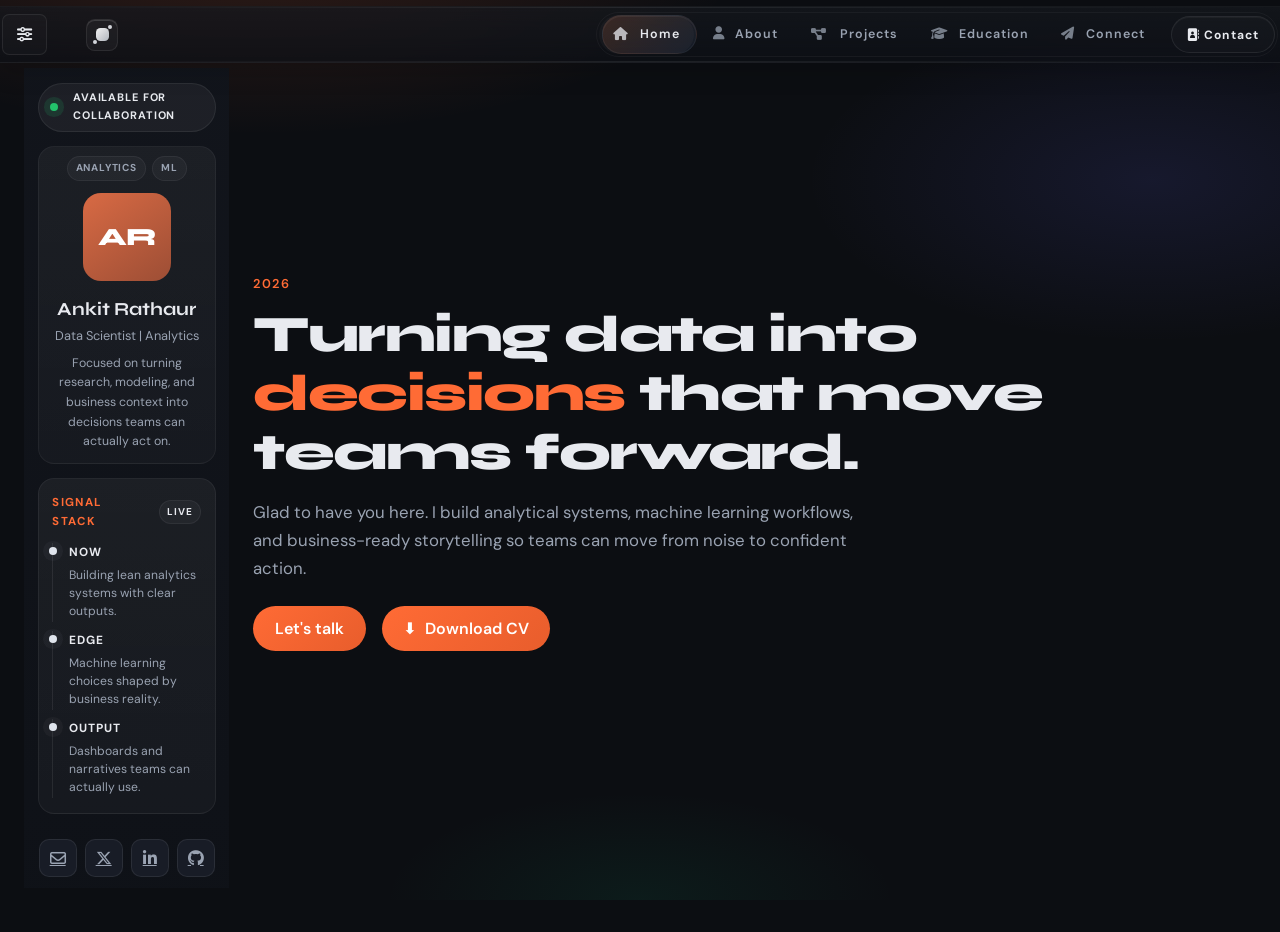
==== index.html @ c903b633 "Update UI" ====
<!DOCTYPE html>
<html lang="en">
<head>
    <meta charset="UTF-8">
    <meta name="viewport" content="width=device-width, initial-scale=1.0">
    <title>My Home</title>
    <meta name="description" content="Portfolio of Ankit Rathaur - Data Scientist focused on analytics, ML, and visualization.">

    <link href="https://cdn.jsdelivr.net/npm/bootstrap@5.3.3/dist/css/bootstrap.min.css" rel="stylesheet" crossorigin="anonymous">
    <link href="https://unpkg.com/boxicons@2.1.4/css/boxicons.min.css" rel="stylesheet">
    <link rel="stylesheet" href="https://cdnjs.cloudflare.com/ajax/libs/font-awesome/6.5.1/css/all.min.css" crossorigin="anonymous">
    <link rel="preconnect" href="https://fonts.googleapis.com">
    <link rel="preconnect" href="https://fonts.gstatic.com" crossorigin>
    <link href="https://fonts.googleapis.com/css2?family=DM+Sans:ital,opsz,wght@0,9..40,400;0,9..40,500;0,9..40,600;0,9..40,700;1,9..40,400&family=Syne:wght@600;700;800&display=swap" rel="stylesheet">
    <link href="https://unpkg.com/aos@2.3.1/dist/aos.css" rel="stylesheet">
    <link rel="stylesheet" href="css/index.css">
</head>
<!-- BODY STRUCTURE -->
<body class="home-page">
    <div class="mesh-bg" aria-hidden="true"></div>
    <div class="scroll-progress-wrap" aria-hidden="true">
        <div id="scrollProgress" class="scroll-progress" role="progressbar" aria-valuemin="0" aria-valuemax="100" aria-valuenow="0" aria-label="Page scroll progress"></div>
    </div>

    <nav class="navbar navbar-expand-lg navbar-dark site-navbar fixed-top">
        <div class="container">
            <button class="sidebar-toggle-btn d-none d-lg-inline-flex" type="button" id="sidebarToggle" aria-controls="homeSidebar" aria-expanded="true" aria-label="Close sidebar">
                <i class="fa-solid fa-sliders" aria-hidden="true"></i>
                <span class="visually-hidden">Toggle sidebar</span>
            </button>
            <a class="navbar-brand" href="#home-content" aria-label="Ankit Rathaur home">
                <span class="brand-mark" aria-hidden="true">
                    <span class="brand-mark__core"></span>
                    <span class="brand-mark__node brand-mark__node--one"></span>
                    <span class="brand-mark__node brand-mark__node--two"></span>
                </span>
                <!-- <span class="brand-copy">
                    <strong>AR</strong>
                    <small>Data Lab</small>
                </span> -->
            </a>
            <button class="navbar-toggler" type="button" data-bs-toggle="collapse" data-bs-target="#mainNav" aria-controls="mainNav" aria-expanded="false" aria-label="Toggle navigation">
                <span class="navbar-toggler-icon"></span>
            </button>
            <div class="collapse navbar-collapse" id="mainNav">
                <ul class="navbar-nav ms-auto align-items-lg-center gap-lg-1">
                    <li class="nav-item">
                        <a class="nav-link active" href="#home-content"><i class="fa-solid fa-house"></i> Home</a>
                    </li>
                    <li class="nav-item">
                        <a class="nav-link" href="#about-1"><i class="fa-solid fa-user"></i> About</a>
                    </li>
                    <li class="nav-item">
                        <a class="nav-link nav-link-projects" href="html/projects.html"><i class="fa-solid fa-diagram-project"></i> Projects</a>
                    </li>
                    <li class="nav-item">
                        <a class="nav-link" href="#education-pg"><i class="fa-solid fa-graduation-cap"></i> Education</a>
                    </li>
                    <li class="nav-item">
                        <a class="nav-link" href="#contact-form-id"><i class="fa-solid fa-paper-plane"></i> Connect</a>
                    </li>
                    <li class="nav-item ms-lg-2">
                        <a class="btn btn-nav-cta" href="html/contact-us.html"><i class="fa-solid fa-address-book"></i> Contact</a>
                    </li>
                </ul>
            </div>
        </div>
    </nav>

    <div class="container-fluid px-3 px-lg-4 page-shell">
        <div class="row g-4 g-lg-5">
            <aside class="col-lg-3 col-xl-2 d-none d-lg-block sidebar-column" id="homeSidebar" data-aos="fade-right" data-aos-duration="600">
                <div class="profile-card sticky-lg-top">
                    <div class="profile-card-top">
                        <!-- SIDEBAR PART 0 -->
                        <span class="profile-status-badge">Available for collaboration</span>
                        <!-- SIDEBAR PART 1 -->
                        <div class="profile-avatar-wrap">
                            <div class="profile-avatar-meta">
                                <span class="profile-avatar-tag">Analytics</span>
                                <span class="profile-avatar-tag">ML</span>
                            </div>
                            <div class="profile-avatar" role="img" aria-label="Ankit Rathaur initials">AR</div>
                            <div class="profile-name">Ankit Rathaur</div>
                            <p class="profile-role">Data Scientist | Analytics</p>
                            <p class="profile-summary">Focused on turning research, modeling, and business context into decisions teams can actually act on.</p>
                        </div>
                        <!-- SIDEBAR PART 2 -->
                        <div class="profile-focus-panel" aria-label="Current focus">
                            <div class="profile-focus-head">
                                <span class="profile-focus-label">Signal stack</span>
                                <span class="profile-focus-chip">Live</span>
                            </div>
                            <div class="profile-focus-stream">
                                <div class="profile-focus-item">
                                    <strong>Now</strong>
                                    <span>Building lean analytics systems with clear outputs.</span>
                                </div>
                                <div class="profile-focus-item">
                                    <strong>Edge</strong>
                                    <span>Machine learning choices shaped by business reality.</span>
                                </div>
                                <div class="profile-focus-item">
                                    <strong>Output</strong>
                                    <span>Dashboards and narratives teams can actually use.</span>
                                </div>
                            </div>
                        </div>
                    </div>
                    <!-- SIDEBAR MEDIA LINKS -->
                    <div class="social-row">
                        <a href="mailto:ankitrathaur.du.or.26@gmail.com" aria-label="Email contact"><i class="fa-regular fa-envelope"></i></a>
                        <a href="https://x.com/_Ankit_Rathaur" target="_blank" rel="noopener noreferrer" aria-label="X"><i class="fa-brands fa-x-twitter"></i></a>
                        <a href="https://www.linkedin.com/in/ankit-rathaur/" target="_blank" rel="noopener noreferrer" aria-label="LinkedIn"><i class="fa-brands fa-linkedin-in"></i></a>
                        <a href="https://github.com/t-Ankit-Rathaur?tab=repositories" target="_blank" rel="noopener noreferrer" aria-label="GitHub"><i class="fa-brands fa-github"></i></a>
                    </div>
                </div>
            </aside>

            <main class="col-lg-9 col-xl-10" id="main-content">
                <!-- ADDING BACKGROUND VIDEO -->
                <!-- <video autoplay muted loop playsinline class="bg-video">
                    <source src="..\assets\videos\5158727-hd_1920_1080_30fps.mp4" type="video/mp4">
                    Your browser does not support the video tag.
                </video>
                <div class="content">
                    <h1>Your Content Here</h1>
                    <p>This sits above the video</p>
                </div> -->

                <div class="d-lg-none mb-4" data-aos="fade-up">
                    <div class="profile-card">
                        <div class="d-flex align-items-center gap-3 p-3">
                            <div class="profile-avatar mb-0" style="width:72px;height:72px;font-size:1.35rem;border-radius:16px;">AR</div>
                            <div class="flex-grow-1">
                                <div class="profile-name mb-0" style="margin-top:0;">Ankit Rathaur</div>
                                <p class="profile-role mb-2">Aspiring Data Scientist</p>
                            </div>
                        </div>
                    </div>
                </div>

                <section class="hero-section" id="home-content">
                    <div class="row align-items-center">
                        <div class="col-lg-10" data-aos="fade-up" data-aos-delay="50">
                            <p class="hero-kicker">2026</p>
                            <h1 class="hero-title">
                                Turning data into <span class="text-accent">decisions</span> that move teams forward.
                            </h1>
                            <p class="hero-lead">
                                Glad to have you here. I build analytical systems, machine learning workflows, and business-ready storytelling so teams can move from noise to confident action.
                            </p>
                            <div style="display:flex;">
                                <!-- Let's talk Button -->
                                <div class="hero-actions d-flex flex-wrap gap-3">
                                <a class="btn btn-primary-custom" href="#contact-form-id">Let's talk</a>
                                </div>
                                <!-- Download CV button -->
                                <div class="hero-actions d-flex flex-wrap gap-3" style="margin-left: 1rem;">
                                <a class="btn btn-primary-custom" href="##..\assets\pdfs\jqiudiqwd452.pdf"><span style="margin-right: 0.5rem;">⬇</span>Download CV</a>
                                </div>
                            </div>                          
                            
                        </div>
                    </div>                
                </section>

                <section class="intro-section border-top border-secondary border-opacity-25" data-aos="fade-up">
                    <div class="row">
                        <div class="col-12">
                            <div class="intro-panel">
                                <div class="row g-4 g-xl-5 align-items-start">
                                    <div class="col-lg-5 col-xl-4">
                                        <div class="intro-heading-block">
                                            <p class="intro-kicker">What I bring</p>
                                            <h2 class="intro-title">Analytical depth with structure leaders can trust.</h2>
                                            <p class="intro-subcopy">A compact view of how I approach data work, communicate findings, and make analysis useful beyond the dashboard.</p>
                                        </div>
                                    </div>
                                    <div class="col-lg-7 col-xl-5">
                                        <p class="intro-copy mb-0">
                                            I am a Data Scientist focused on transforming complex information into decisions leaders can actually use.
                                            My work blends <strong class="text-light">statistical modeling, machine learning, experimentation, and storytelling</strong>
                                            so the output is not just analysis, but direction. Across <em>finance, healthcare, and marketing</em>, I use
                                            <strong class="text-light">Python, R, SQL, and Tableau</strong> to move teams from ambiguity toward action.
                                        </p>
                                    </div>
                                    <div class="col-xl-3">
                                        <div class="intro-proof-grid intro-proof-grid--stacked">
                                            <div class="intro-proof-card">
                                                <strong>Decision-first</strong>
                                                <span>Insights shaped for teams, not just notebooks.</span>
                                            </div>
                                            <div class="intro-proof-card">
                                                <strong>End-to-end</strong>
                                                <span>From raw data and models to communication and next steps.</span>
                                            </div>
                                            <div class="intro-proof-card">
                                                <strong>Business-aware</strong>
                                                <span>Methods chosen for clarity, speed, and practical adoption.</span>
                                            </div>
                                        </div>
                                    </div>
                                </div>
                            </div>
                        </div>
                    </div>
                </section>

                <section class="education-section border-top border-secondary border-opacity-25" id="education-pg">
                    <div class="education-shell">
                        <div class="section-head education-head" data-aos="fade-up">
                            <p class="about-kicker mb-2">Education</p>
                            <h2>Built on mathematics, sharpened by <span class="text-accent">operations research</span>.</h2>
                            <p>Each step strengthened the way I model uncertainty, structure analysis, and communicate outcomes with clarity.</p>
                        </div>
                        <div class="education-atlas" id="educationRoadmap" data-aos="fade-up" data-aos-delay="80">
                            <div class="education-atlas__hero" data-education-reveal>
                                <div class="education-atlas__copy">
                                    <span class="education-kicker">Academic profile</span>
                                    <strong>Quantitative rigor with a practical decision-making lens.</strong>
                                    <p>My academic path combines mathematical foundations, operations research, and applied analytics. The result is a workflow that stays structured, interpretable, and useful in real settings.</p>
                                </div>
                                <!-- <div class="education-atlas__stats" aria-label="Education highlights">
                                    <div class="education-stat">
                                        <span class="education-stat__value">2020+</span>
                                        <span class="education-stat__label">Focused journey</span>
                                    </div>
                                    <div class="education-stat">
                                        <span class="education-stat__value">8.42</span>
                                        <span class="education-stat__label">CGPA</span>
                                    </div>
                                    <div class="education-stat">
                                        <span class="education-stat__value">Math + OR</span>
                                        <span class="education-stat__label">Core strengths</span>
                                    </div>
                                </div> -->
                            </div>

                            <div class="education-grid">
                                <article class="education-card education-card--featured" data-education-reveal>
                                    <div class="education-card__rail"></div>
                                    <div class="education-card__topline">
                                        <span class="education-card__index">01</span>
                                        <span class="education-card__status">Current</span>
                                    </div>
                                    <p class="education-card__duration">July 2024 - May 2026</p>
                                    <h3>Master of Operational Research</h3>
                                    <p class="education-card__institution">University of Delhi, New Delhi</p>
                                    <p class="education-card__meta">Department of Operational Research</p>
                                    <p class="education-card__copy">Advanced training in optimization, statistical reasoning, and forecasting with a strong focus on turning quantitative methods into practical decisions.</p>
                                    <div class="education-card__tags">
                                        <span>Optimization</span>
                                        <span>Forecasting</span>
                                        <span>Decision Science</span>
                                    </div>
                                </article>

                                <article class="education-card education-card--support" data-education-reveal>
                                    <div class="education-card__rail"></div>
                                    <div class="education-card__topline">
                                        <span class="education-card__index">02</span>
                                        <span class="education-card__status education-card__status--muted">Foundation</span>
                                    </div>
                                    <p class="education-card__duration">Sep 2020 - Aug 2023</p>
                                    <h3>BS (Honors) Mathematics, Statistics &amp; Computer Science</h3>
                                    <p class="education-card__institution">Bundelkhand University, Jhansi</p>
                                    <p class="education-card__meta">Department of Mathematical Sciences and Applications</p>
                                    <p class="education-card__copy">Built the analytical base behind later data work by combining probability, inference, programming, and database fundamentals.</p>
                                    <div class="education-card__tags">
                                        <span>Probability</span>
                                        <span>Statistics</span>
                                        <span>Programming</span>
                                    </div>
                                </article>

                                <article class="education-card education-card--compact" data-education-reveal>
                                    <div class="education-card__rail"></div>
                                    <div class="education-card__topline">
                                        <span class="education-card__index">03</span>
                                        <span class="education-card__status education-card__status--muted">Base</span>
                                    </div>
                                    <p class="education-card__duration">Apr 2018 - Jun 2020</p>
                                    <h3>Senior Secondary Certificate</h3>
                                    <p class="education-card__institution">Gurukulam Public School, Jalaun</p>
                                    <p class="education-card__meta">Central Board of Secondary Education</p>
                                    <p class="education-card__copy">Developed disciplined quantitative habits through mathematics and science, creating the base for later analytical work.</p>
                                    <div class="education-card__tags">
                                        <span>Mathematics</span>
                                        <span>Science</span>
                                        <span>Discipline</span>
                                    </div>
                                </article>
                            </div>
                        </div>
                    </div>
                </section>

                <section class="about-section border-top border-secondary border-opacity-25" id="about-1">
                    <div class="about-panel" data-aos="fade-up">
                        <div class="row g-4 g-xl-5 align-items-stretch">
                            <div class="col-lg-5" data-aos="fade-right" data-aos-delay="50">
                                <div class="about-media">
                                    <div class="about-media__frame">
                                        <div class="about-media__glow" aria-hidden="true"></div>
                                        <img class="about-media__img" src="images/laptop_image.jpg" alt="MacBook workspace setup" loading="lazy" width="1200" height="800">
                                    </div>
                                </div>
                            </div>
                            <div class="col-lg-7 about-copy">
                                <p class="about-kicker">About</p>
                                <h2 class="about-title">Clarity in the <span class="text-accent">noise</span></h2>
                                <p class="about-lead">I combine analytical rigor with storytelling so technical depth and business context stay in the same conversation.</p>
                                <p class="about-text">
                                    I enjoy solving ambiguous problems end-to-end: framing the question, working with messy data, choosing the right model, and explaining results so they can be used instead of shelved. If you are building a data-informed product or team, I would love to contribute.
                                </p>
                                <ul class="about-highlights" aria-label="Strengths">
                                    <li>
                                        <span class="about-highlights__icon"><i class="fa-solid fa-database" aria-hidden="true"></i></span>
                                        <span><strong>Structured pipelines</strong> - reproducible cleaning, features, and validation.</span>
                                    </li>
                                    <li>
                                        <span class="about-highlights__icon"><i class="fa-solid fa-wand-magic-sparkles" aria-hidden="true"></i></span>
                                        <span><strong>Models that fit the problem</strong> - balance accuracy, speed, and interpretability.</span>
                                    </li>
                                    <li>
                                        <span class="about-highlights__icon"><i class="fa-solid fa-comments" aria-hidden="true"></i></span>
                                        <span><strong>Stakeholder-ready narratives</strong> - charts and takeaways people can act on.</span>
                                    </li>
                                </ul>
                                <div class="about-actions">
                                    <!-- <a class="btn btn-primary-custom rounded-pill px-4" href="#education-pg">Education</a> -->
                                    <a class="btn btn-outline-light-custom rounded-pill px-4" href="html/projects.html">View projects</a>
                                </div>
                            </div>
                        </div>
                    </div>
                </section>

                <section class="contact-section border-top border-secondary border-opacity-25" id="contact-form-id">
                    <div class="section-head text-center" data-aos="fade-up">
                        <h2>Let's <span class="text-accent">connect</span></h2>
                    </div>
                    <div class="contact-card" data-aos="zoom-in" data-aos-delay="50">
                        <form id="contactForm" action="#" method="post" novalidate>
                            <div class="row g-3">
                                <div class="col-md-6">
                                    <label class="form-label visually-hidden" for="fullName">Full name</label>
                                    <input class="form-control" id="fullName" name="fullName" type="text" placeholder="Full name" autocomplete="name" required>
                                </div>
                                <div class="col-md-6">
                                    <label class="form-label visually-hidden" for="email">Email</label>
                                    <input class="form-control" id="email" name="email" type="email" placeholder="Email" autocomplete="email" required>
                                </div>
                                <div class="col-md-6">
                                    <label class="form-label visually-hidden" for="phone">Contact number</label>
                                    <input class="form-control" id="phone" name="phone" type="tel" placeholder="Contact number" autocomplete="tel">
                                </div>
                                <div class="col-md-6">
                                    <label class="form-label visually-hidden" for="subject">Subject</label>
                                    <input class="form-control" id="subject" name="subject" type="text" placeholder="Subject">
                                </div>
                                <div class="col-12">
                                    <label class="form-label visually-hidden" for="message">Message</label>
                                    <textarea class="form-control" id="message" name="message" placeholder="Compose your message..." required></textarea>
                                </div>
                                <div class="col-12">
                                    <button class="btn btn-submit" type="submit">Start the conversation</button>
                                </div>
                            </div>
                        </form>
                    </div>
                </section>

                <footer class="site-footer site-footer--rich rounded-top-4" data-aos="fade-up">
                    <div class="footer-accent-line" aria-hidden="true"></div>
                    <div class="container py-4 py-lg-5">
                        <div class="row g-4 g-lg-5 footer-grid">
                            <div class="col-md-6 col-xl-4">
                                <a class="footer-brand" href="#home-content">hello-verse</a>
                                <p class="footer-tagline">Portfolio of Ankit Rathaur - data science, analytics, and thoughtful visualization for decisions that stick.</p>
                            </div>
                            <div class="col-6 col-md-3 col-xl-2">
                                <h3 class="footer-heading">On this page</h3>
                                <ul class="footer-list list-unstyled mb-0">
                                    <li><a href="#home-content">Home</a></li>
                                    <li><a href="#education-pg">Education</a></li>
                                    <li><a href="#about-1">About</a></li>
                                    <li><a href="#contact-form-id">Connect</a></li>
                                </ul>
                            </div>
                            <div class="col-6 col-md-3 col-xl-2">
                                <h3 class="footer-heading">More</h3>
                                <ul class="footer-list list-unstyled mb-0">
                                    <li><a href="html/projects.html">Projects</a></li>
                                    <li><a href="html/contact-us.html">Contact</a></li>
                                    <li><a href="html/privacy-policy.html">Privacy</a></li>
                                    <li><a href="#">FAQ</a></li>
                                </ul>
                            </div>
                            <div class="col-md-12 col-xl-4">
                                <h3 class="footer-heading">Connect</h3>
                                <div class="footer-social" role="list">
                                    <a class="footer-social-btn" role="listitem" href="https://www.instagram.com/accounts/login/?hl=en" aria-label="Instagram"><i class="bx bxl-instagram"></i></a>
                                    <a class="footer-social-btn" role="listitem" href="https://www.linkedin.com/in/ankit-rathaur/" aria-label="LinkedIn"><i class="bx bxl-linkedin"></i></a>
                                    <a class="footer-social-btn" role="listitem" href="index.html" aria-label="This site"><i class="bx bx-link"></i></a>
                                    <a class="footer-social-btn" role="listitem" href="https://github.com/t-Ankit-Rathaur?tab=repositories" aria-label="GitHub"><i class="bx bxl-github"></i></a>
                                    <a class="footer-social-btn" role="listitem" href="mailto:ankitrathaur.du.or.26@gmail.com" aria-label="Email"><i class="bx bxl-gmail"></i></a>
                                </div>
                            </div>
                        </div>
                        <div class="footer-bottom">
                            <p class="footer-copy mb-0">
                                &copy; <span id="yearSpan">2026</span> Ankit Rathaur &#8226; All rights reserved &#8226; Crafted for clarity.
                            </p>
                        </div>
                    </div>
                </footer>
            </main>
        </div>
    </div>

    <button type="button" id="backToTop" class="back-to-top" aria-label="Back to top" aria-hidden="true">
        <i class="fa-solid fa-arrow-up" aria-hidden="true"></i>
    </button>

    <div class="toast-container site-toast-container p-3">
        <div id="siteToast" class="toast site-toast toast--neutral" role="status" aria-live="polite" aria-atomic="true">
            <div class="toast-header site-toast-header">
                <strong class="me-auto toast-title">Notice</strong>
                <button type="button" class="btn-close btn-close-white" data-bs-dismiss="toast" aria-label="Close"></button>
            </div>
            <div class="toast-body toast-msg">Message</div>
        </div>
    </div>

    <script src="https://cdn.jsdelivr.net/npm/bootstrap@5.3.3/dist/js/bootstrap.bundle.min.js" crossorigin="anonymous"></script>
    <script src="https://unpkg.com/aos@2.3.1/dist/aos.js"></script>
    <script src="js/site.js" defer></script>
</body>
</html>
---- css/index.css ----
/*---------------------------------------------------
  Portfolio — custom theme (Bootstrap 5 companion)
---------------------------------------------------*/
:root {
  --bg-deep: #0c0e12;
  --bg-card: #12151c;
  --bg-elevated: #181c26;
  --text-primary: #e8eaef;
  --text-muted: #9aa3b2;
  --accent: #ff6b35;
  --accent-soft: rgba(255, 107, 53, 0.15);
  --border: rgba(255, 255, 255, 0.08);
  --radius: 1rem;
  --radius-lg: 1.25rem;
  --font-display: "Syne", system-ui, sans-serif;
  --font-body: "DM Sans", system-ui, sans-serif;
  --shadow: 0 24px 48px rgba(0, 0, 0, 0.35);
  --transition: 0.25s cubic-bezier(0.4, 0, 0.2, 1);
}

html {
  scroll-behavior: smooth;
  scroll-padding-top: var(--nav-offset, 7rem);
}

body {
  font-family: var(--font-body);
  background: var(--bg-deep);
  color: var(--text-primary);
  line-height: 1.65;
  overflow-x: hidden;
}

.page-shell {
  padding-top: var(--nav-offset, 7rem);
}

.sidebar-column {
  align-self: flex-start;
}

#home-content,
#education-pg,
#about-1,
#contact-form-id {
  scroll-margin-top: var(--nav-offset, 7rem);
}

.intro-section.border-top,
.education-section.border-top,
.about-section.border-top,
.contact-section.border-top {
  border-top: none !important;
}

.intro-section,
.education-section,
.about-section,
.contact-section {
  position: relative;
}

.education-section,
.about-section,
.contact-section {
  margin-top: 0;
  padding-top: 2rem;
}

.education-section::before,
.about-section::before,
.contact-section::before {
  content: "";
  position: absolute;
  top: 0;
  left: 0;
  right: 0;
  height: 1px;
  background: linear-gradient(
    90deg,
    transparent,
    rgba(255, 255, 255, 0.08) 18%,
    rgba(255, 107, 53, 0.18) 50%,
    rgba(255, 255, 255, 0.08) 82%,
    transparent
  );
  pointer-events: none;
}

.text-accent {
  color: var(--accent) !important;
}

/* --- Navbar --- */
.site-navbar {
  background: transparent !important;
  backdrop-filter: none;
  border-bottom: none;
  padding-top: 0.4rem;
  padding-bottom: 0.1rem;
  width: 100%;
  transition: none;
}

.site-navbar .container {
  position: relative;
  width: 100%;
  max-width: 100%;
  background:
    linear-gradient(180deg, rgba(255, 255, 255, 0.035), rgba(255, 255, 255, 0.012)),
    rgba(10, 13, 18, 0.68);
  backdrop-filter: blur(12px) saturate(115%);
  border: 1px solid rgba(255, 255, 255, 0.04);
  border-radius: 0;
  border-left: none;
  border-right: none;
  padding: 0.3rem 0.15rem;
  box-shadow: 0 10px 24px rgba(0, 0, 0, 0.14);
  overflow: visible;
  transition: none;
}

.site-navbar .container::before {
  content: "";
  position: absolute;
  left: 0;
  right: 0;
  top: 0;
  height: 1px;
  background: linear-gradient(90deg, transparent, rgba(255, 255, 255, 0.08), transparent);
  pointer-events: none;
  filter: none;
}

.site-navbar .container::after {
  content: "";
  position: absolute;
  left: 0;
  right: 0;
  bottom: 0;
  height: 1px;
  background: linear-gradient(90deg, transparent, rgba(255, 255, 255, 0.08), transparent);
  pointer-events: none;
}

.site-navbar.is-scrolled {
  padding-top: 0.4rem;
}

.site-navbar.is-scrolled .container {
  border-color: rgba(255, 255, 255, 0.05);
  box-shadow: 0 12px 26px rgba(0, 0, 0, 0.18);
}

.site-navbar .navbar-brand {
  position: relative;
  z-index: 1;
  display: inline-flex;
  align-items: center;
  gap: 0.7rem;
  margin-left: 1.6rem;
  min-height: 2.55rem;
  font-family: var(--font-display);
  font-weight: 700;
  font-size: 0.88rem;
  letter-spacing: 0.06em;
  text-transform: none;
  color: var(--text-primary) !important;
  padding: 0.32rem 1rem 0.32rem 0.15rem;
  border-radius: 0;
  background: transparent;
  border: none;
  box-shadow: none;
}

.site-navbar .navbar-brand::before {
  display: none;
}

.brand-mark {
  position: relative;
  width: 2rem;
  height: 2rem;
  display: inline-flex;
  align-items: center;
  justify-content: center;
  border-radius: 0.55rem;
  background: rgba(255, 255, 255, 0.04);
  border: 1px solid rgba(255, 255, 255, 0.08);
  box-shadow: inset 0 1px 0 rgba(255, 255, 255, 0.14);
  flex-shrink: 0;
}

.brand-mark__core {
  width: 0.8rem;
  height: 0.8rem;
  border-radius: 0.28rem;
  background: linear-gradient(135deg, rgba(255, 255, 255, 0.94), rgba(210, 216, 225, 0.82));
  box-shadow: none;
}

.brand-mark__node {
  position: absolute;
  width: 0.24rem;
  height: 0.24rem;
  border-radius: 50%;
  background: #e8eaef;
  opacity: 0.9;
}

.brand-mark__node--one {
  top: 0.36rem;
  right: 0.34rem;
}

.brand-mark__node--two {
  bottom: 0.38rem;
  left: 0.34rem;
}

.brand-copy {
  display: inline-flex;
  flex-direction: column;
  justify-content: center;
  line-height: 1;
}

.brand-copy strong {
  font-family: var(--font-display);
  font-size: 0.96rem;
  font-weight: 800;
  letter-spacing: 0.12em;
  color: var(--text-primary);
}

.brand-copy small {
  margin-top: 0.2rem;
  font-size: 0.58rem;
  font-weight: 700;
  letter-spacing: 0.22em;
  text-transform: uppercase;
  color: var(--text-muted);
}

.site-navbar .navbar-brand:hover .brand-copy small {
  color: var(--text-primary);
}

.site-navbar .navbar-brand:hover .brand-mark {
  border-color: rgba(255, 255, 255, 0.12);
}

.site-navbar .navbar-brand::before {
  content: "";
  display: none;
}

.site-navbar .nav-link {
  position: relative;
  color: var(--text-muted) !important;
  font-weight: 600;
  font-size: 0.78rem;
  letter-spacing: 0.08em;
  text-transform: none;
  padding: 0.58rem 0.9rem !important;
  border-radius: 999px;
  z-index: 1;
  transition: color 0.15s ease, background 0.15s ease;
}

.site-navbar .nav-link:hover,
.site-navbar .nav-link.active {
  color: var(--text-primary) !important;
  background: rgba(255, 255, 255, 0.03);
  transform: none;
}

.site-navbar .nav-link i {
  opacity: 0.75;
  margin-right: 0.4rem;
  font-size: 0.82rem;
}

.site-navbar .navbar-nav {
  position: relative;
  z-index: 1;
  gap: 0.12rem;
  padding: 0.12rem;
  border-radius: 999px;
  background: transparent;
  border: 1px solid rgba(255, 255, 255, 0.045);
  box-shadow: none;
}

.site-navbar .nav-indicator {
  position: absolute;
  top: 0.12rem;
  left: 0.12rem;
  height: calc(100% - 0.24rem);
  width: 3.5rem;
  border-radius: 999px;
  background:
    linear-gradient(135deg, rgba(255, 107, 53, 0.14), rgba(93, 173, 255, 0.08));
  border: 1px solid rgba(255, 255, 255, 0.06);
  box-shadow: inset 0 1px 0 rgba(255, 255, 255, 0.06);
  pointer-events: none;
  opacity: 0;
  transform: translate3d(0, 0, 0);
  transition: none;
}

.site-navbar .nav-item {
  display: flex;
  align-items: center;
}

.nav-link-projects {
  display: inline-flex;
  align-items: center;
  gap: 0.45rem;
}

.btn-nav-cta {
  position: relative;
  z-index: 1;
  background: rgba(255, 255, 255, 0.018);
  border: 1px solid rgba(255, 255, 255, 0.08);
  color: var(--text-primary) !important;
  font-weight: 700;
  padding: 0.54rem 0.9rem;
  border-radius: 999px;
  font-size: 0.75rem;
  letter-spacing: 0.1em;
  text-transform: none;
  transition: background 0.15s ease, border-color 0.15s ease, color 0.15s ease;
  box-shadow: inset 0 1px 0 rgba(255, 255, 255, 0.04);
}

.btn-nav-cta:hover {
  color: #fff !important;
  transform: none;
  box-shadow: none;
  background: rgba(255, 107, 53, 0.12);
  border-color: rgba(255, 107, 53, 0.26);
}

.sidebar-toggle-btn {
  display: inline-flex;
  align-items: center;
  justify-content: center;
  flex-shrink: 0;
  margin-right: 0.7rem;
  padding: 0.52rem 0.78rem;
  min-width: 2.8rem;
  min-height: 2.55rem;
  border: 1px solid rgba(255, 255, 255, 0.08);
  background: rgba(255, 255, 255, 0.02);
  color: var(--text-primary);
  border-radius: 0.45rem;
  font-size: 0.95rem;
  font-weight: 700;
  transition: background 0.15s ease, border-color 0.15s ease, color 0.15s ease;
}

.sidebar-toggle-btn:hover {
  background: rgba(255, 255, 255, 0.05);
  border-color: rgba(255, 255, 255, 0.12);
  color: #fff;
}

.sidebar-toggle-btn i {
  pointer-events: none;
}

.navbar-toggler {
  position: relative;
  z-index: 1;
  border-color: rgba(255, 255, 255, 0.06);
  padding: 0.38rem 0.56rem;
  border-radius: 999px;
  background: rgba(255, 255, 255, 0.025);
  transition: background 0.15s ease, border-color 0.15s ease;
}

.site-navbar.navbar-dark .navbar-toggler-icon {
  filter: invert(1) grayscale(100%);
}

.navbar-toggler:focus {
  box-shadow: 0 0 0 0.2rem var(--accent-soft);
}

/* --- Mesh background --- */
.mesh-bg {
  position: fixed;
  inset: 0;
  z-index: -1;
  background:
    radial-gradient(ellipse 80% 50% at 20% -10%, rgba(255, 107, 53, 0.18), transparent 50%),
    radial-gradient(ellipse 60% 40% at 90% 20%, rgba(99, 102, 241, 0.12), transparent 45%),
    radial-gradient(ellipse 50% 30% at 50% 100%, rgba(16, 185, 129, 0.08), transparent 40%),
    var(--bg-deep);
  pointer-events: none;
}

/* --- Profile card (sidebar / mobile) --- */
.profile-card {
  background: linear-gradient(180deg, rgba(18, 21, 28, 0.98), rgba(15, 18, 24, 0.98));
  border: 1px solid rgba(255, 255, 255, 0.04);
  border-radius: 0;
  border-left: none;
  overflow: hidden;
  box-shadow: none;
  position: relative;
  display: flex;
  flex-direction: column;
}

.sidebar-column .profile-card {
  margin-left: 0;
  width: 100%;
  max-width: 100%;
  border-left: none;
  border-right: none;
  border-top: none;
  border-bottom: none;
}

.sticky-lg-top.profile-card {
  height: auto;
  max-height: calc(100svh - var(--nav-offset, 7rem) - 1.25rem);
  overflow-y: auto;
  overscroll-behavior: contain;
}

.profile-card::before {
  content: "";
  position: absolute;
  inset: 0 0 auto;
  height: 88px;
  background: linear-gradient(180deg, rgba(255, 255, 255, 0.035), transparent);
  pointer-events: none;
}

.profile-card::after {
  content: none;
}

.sidebar-column .profile-card::before {
  content: none;
}

.profile-card-top {
  position: relative;
  padding: 0.9rem 0.85rem 0;
}

.profile-status-badge {
  display: inline-flex;
  align-items: center;
  gap: 0.95rem;
  margin: 0 auto 0.9rem;
  padding: 0.35rem 0.7rem;
  border-radius: 999px;
  background: rgba(255, 255, 255, 0.05);
  border: 1px solid rgba(255, 255, 255, 0.07);
  color: var(--text-primary);
  font-size: 0.68rem;
  font-weight: 700;
  letter-spacing: 0.08em;
  text-transform: uppercase;
} 

.profile-status-badge::before {
  content: "";
  width: 0.5rem;
  height: 0.5rem;
  border-radius: 50%;
  background: #23c16b;
  box-shadow: 0 0 0 6px rgba(35, 193, 107, 0.14);
  flex-shrink: 0;
}

.profile-card .profile-avatar-wrap {
  padding: 0.55rem 0.7rem 0.7rem;
  text-align: center;
  background:
    linear-gradient(180deg, rgba(255, 255, 255, 0.03), rgba(255, 255, 255, 0.012)),
    rgba(255, 255, 255, 0.015);
  border: 1px solid rgba(255, 255, 255, 0.05);
  border-radius: 1rem;
}

.profile-avatar-meta {
  display: flex;
  justify-content: center;
  gap: 0.4rem;
  margin-bottom: 0.8rem;
}

.profile-avatar-tag {
  display: inline-flex;
  align-items: center;
  min-height: 1.55rem;
  padding: 0.15rem 0.5rem;
  border-radius: 999px;
  background: rgba(255, 255, 255, 0.04);
  border: 1px solid rgba(255, 255, 255, 0.06);
  color: var(--text-muted);
  font-size: 0.63rem;
  font-weight: 700;
  letter-spacing: 0.08em;
  text-transform: uppercase;
}

.profile-avatar {
  width: 88px;
  height: 88px;
  margin: 0 auto;
  border-radius: 18px;
  background: linear-gradient(145deg, #d86a44, #9d4e35);
  display: flex;
  align-items: center;
  justify-content: center;
  font-family: var(--font-display);
  font-weight: 800;
  font-size: 1.55rem;
  color: #fff;
  letter-spacing: -0.05em;
  box-shadow: none;
}

.profile-card .profile-name {
  font-family: var(--font-display);
  font-weight: 700;
  font-size: 1.15rem;
  margin-top: 0.8rem;
  color: var(--text-primary);
}

.profile-card .profile-role {
  font-size: 0.8rem;
  color: var(--text-muted);
  margin-bottom: 0;
}

.profile-summary {
  margin: 0.5rem auto 0;
  max-width: 14rem;
  color: var(--text-muted);
  font-size: 0.77rem;
  line-height: 1.6;
}

.profile-mini-stats {
  display: grid;
  grid-template-columns: repeat(2, minmax(0, 1fr));
  gap: 0.5rem;
  padding: 0 0 0.7rem;
}

.profile-focus-panel {
  margin: 0.85rem 0 0.85rem;
  padding: 0.9rem 0.85rem 0.95rem;
  border: 1px solid rgba(255, 255, 255, 0.06);
  background:
    linear-gradient(180deg, rgba(255, 255, 255, 0.03), rgba(255, 255, 255, 0.012)),
    rgba(255, 255, 255, 0.02);
  border-radius: 1rem;
}

.profile-focus-head {
  display: flex;
  align-items: center;
  justify-content: space-between;
  gap: 0.7rem;
  margin-bottom: 0.75rem;
}

.profile-focus-label {
  color: var(--accent);
  font-size: 0.72rem;
  font-weight: 700;
  letter-spacing: 0.12em;
  text-transform: uppercase;
}

.profile-focus-chip {
  display: inline-flex;
  align-items: center;
  min-height: 1.5rem;
  padding: 0.12rem 0.48rem;
  border-radius: 999px;
  background: rgba(255, 255, 255, 0.04);
  border: 1px solid rgba(255, 255, 255, 0.06);
  color: var(--text-primary);
  font-size: 0.62rem;
  font-weight: 700;
  letter-spacing: 0.08em;
  text-transform: uppercase;
}

.profile-focus-stream {
  display: grid;
  gap: 0.6rem;
}

.profile-focus-item {
  position: relative;
  display: grid;
  gap: 0.18rem;
  padding-left: 1rem;
  padding-bottom: 0.08rem;
  color: var(--text-muted);
  border-left: 1px solid rgba(255, 255, 255, 0.08);
}

.profile-focus-item::before {
  content: "";
  position: absolute;
  top: 0.25rem;
  left: -0.28rem;
  width: 0.5rem;
  height: 0.5rem;
  border-radius: 50%;
  background: #dfe4ec;
  box-shadow: 0 0 0 6px rgba(255, 255, 255, 0.03);
}

.profile-focus-item strong {
  font-size: 0.74rem;
  font-weight: 700;
  letter-spacing: 0.08em;
  text-transform: uppercase;
  color: var(--text-primary);
}

.profile-focus-item span {
  font-size: 0.76rem;
  line-height: 1.5;
}


.profile-card .social-row {
  display: flex;
  flex-wrap: wrap;
  justify-content: center;
  gap: 0.5rem;
  padding: 0.7rem 0.85rem 0.9rem;
  border-top: none;
  margin-top: auto;
}

.profile-card .social-row a {
  width: 38px;
  height: 38px;
  display: flex;
  align-items: center;
  justify-content: center;
  border-radius: 10px;
  background: var(--bg-elevated);
  color: var(--text-muted);
  border: 1px solid var(--border);
  transition: color var(--transition), background var(--transition), transform var(--transition);
}

.profile-card .social-row a:hover {
  color: var(--accent);
  background: var(--accent-soft);
  transform: translateY(-2px);
}

.sticky-lg-top {
  top: calc(var(--nav-offset, 7rem) + 0.2rem);
}

@media (min-width: 992px) {
  body.home-page {
    height: 100svh;
    overflow: hidden;
  }

  body.home-page .page-shell {
    height: 100svh;
    box-sizing: border-box;
    padding-top: calc(var(--nav-offset, 7rem) + 0.2rem);
    padding-bottom: 0.75rem;
    padding-left: 0;
  }

  body.home-page .page-shell > .row {
    height: 100%;
    align-items: stretch;
    --bs-gutter-x: 0;
    margin-left: 0;
    margin-right: 0;
  }

  body.home-page .sidebar-column {
    display: flex;
    height: 100%;
    padding-left: 0;
    padding-right: 0;
    transition: max-width 0.22s ease, flex-basis 0.22s ease, opacity 0.18s ease;
  }

  body.home-page .sidebar-column .profile-card {
    height: 100%;
    max-height: 100%;
    border-top-left-radius: 0;
    border-top-right-radius: 0;
  }

  body.home-page .sticky-lg-top.profile-card {
    position: sticky;
    top: 0;
    max-height: 100%;
    height: 100%;
    overflow-y: auto;
  }

  body.home-page #main-content {
    height: 100%;
    overflow-y: auto;
    overflow-x: hidden;
    padding-left: 1.5rem;
    padding-right: 0;
    padding-bottom: 2rem;
    scroll-behavior: smooth;
    scroll-padding-top: 0;
    transition: max-width 0.22s ease, flex-basis 0.22s ease, padding-left 0.22s ease;
  }

  body.home-page #main-content > .d-lg-none,
  body.home-page #main-content > section,
  body.home-page #main-content > footer,
  body.home-page #main-content > .toast-container,
  body.home-page #main-content > button {
    margin-right: 0.9rem;
  }

  body.home-page.sidebar-collapsed .sidebar-column {
    flex: 0 0 0;
    max-width: 0;
    opacity: 0;
    overflow: hidden;
    pointer-events: none;
  }

  body.home-page.sidebar-collapsed #main-content {
    flex: 0 0 100%;
    max-width: 100%;
    padding-left: 1rem;
  }

  body.home-page.sidebar-collapsed .sidebar-toggle-btn {
    background: rgba(255, 107, 53, 0.1);
    border-color: rgba(255, 107, 53, 0.24);
  }

  body.home-page #main-content::-webkit-scrollbar {
    width: 0.6rem;
  }

  body.home-page #main-content::-webkit-scrollbar-thumb {
    background: rgba(255, 255, 255, 0.12);
    border-radius: 999px;
  }

  body.home-page #main-content::-webkit-scrollbar-track {
    background: transparent;
  }

  body.home-page #main-content [data-aos] {
    opacity: 1 !important;
    transform: none !important;
    transition: none !important;
  }
}

/* --- Hero --- */
.hero-section {
  padding-top: 2rem;
  padding-bottom: 3rem;
}

@media (min-width: 992px) {
  .hero-section {
    padding-top: 1rem;
    min-height: calc(100vh - 5rem);
    display: flex;
    flex-direction: column;
    justify-content: center;
  }
}

.hero-kicker {
  font-size: 0.8rem;
  font-weight: 600;
  letter-spacing: 0.12em;
  text-transform: uppercase;
  color: var(--accent);
  margin-bottom: 0.75rem;
}

.hero-title {
  font-family: var(--font-display);
  font-weight: 800;
  font-size: clamp(2rem, 4vw, 3.25rem);
  line-height: 1.15;
  letter-spacing: -0.03em;
  margin-bottom: 1rem;
}

.hero-title .text-accent {
  color: var(--accent);
}

.hero-lead {
  font-size: 1.05rem;
  color: var(--text-muted);
  max-width: 38rem;
  margin-bottom: 1.5rem;
}

.hero-actions .btn {
  padding: 0.65rem 1.35rem;
  font-weight: 600;
  border-radius: 999px;
}

.hero-spotlight {
  width: 100%;
  max-width: 58rem;
}

.hero-spotlight-card {
  display: flex;
  align-items: stretch;
  justify-content: space-between;
  gap: 1.25rem;
  padding: 1.25rem 1.35rem;
  border-radius: calc(var(--radius) + 2px);
  background:
    linear-gradient(140deg, rgba(255, 107, 53, 0.12), rgba(255, 255, 255, 0.02)),
    var(--bg-card);
  border: 1px solid rgba(255, 255, 255, 0.08);
  text-decoration: none;
  color: inherit;
  box-shadow: 0 18px 42px rgba(0, 0, 0, 0.22);
  transition: transform var(--transition), border-color var(--transition), box-shadow var(--transition);
}

.hero-spotlight-card:hover {
  transform: translateY(-3px);
  border-color: rgba(255, 107, 53, 0.28);
  box-shadow: 0 24px 52px rgba(0, 0, 0, 0.3);
}

.hero-spotlight-copy {
  flex: 1;
}

.hero-spotlight-kicker {
  display: inline-block;
  margin-bottom: 0.45rem;
  color: var(--accent);
  font-size: 0.72rem;
  font-weight: 700;
  letter-spacing: 0.12em;
  text-transform: uppercase;
}

.hero-spotlight-copy strong {
  display: block;
  font-family: var(--font-display);
  font-size: 1.2rem;
  line-height: 1.3;
  margin-bottom: 0.35rem;
  color: var(--text-primary);
}

.hero-spotlight-copy p {
  margin: 0;
  color: var(--text-muted);
  font-size: 0.96rem;
}

.hero-spotlight-metrics {
  display: flex;
  flex-direction: column;
  justify-content: center;
  gap: 0.55rem;
  min-width: 7rem;
}

.hero-spotlight-metrics span {
  display: inline-flex;
  align-items: center;
  justify-content: center;
  min-height: 2.5rem;
  padding: 0.45rem 0.8rem;
  border-radius: 999px;
  background: rgba(255, 255, 255, 0.06);
  color: var(--text-primary);
  font-size: 0.82rem;
  font-weight: 600;
}

.btn-primary-custom {
  background: linear-gradient(135deg, var(--accent), #e85d2c);
  border: none;
  color: #fff;
}

.btn-primary-custom:hover {
  background: linear-gradient(135deg, #ff7d52, var(--accent));
  color: #fff;
}

.btn-outline-light-custom {
  border: 1px solid var(--border);
  color: var(--text-primary);
  background: transparent;
}

.btn-outline-light-custom:hover {
  background: var(--bg-elevated);
  border-color: var(--text-muted);
  color: var(--text-primary);
}

.stat-pill {
  background: var(--bg-card);
  border: 1px solid var(--border);
  border-radius: var(--radius);
  padding: 1rem 1.25rem;
  height: 100%;
}

.stat-pill strong {
  font-family: var(--font-display);
  font-size: 1.5rem;
  display: block;
  color: var(--accent);
}

.stat-pill span {
  font-size: 0.8rem;
  color: var(--text-muted);
}

.intro-section {
  padding: 2.25rem 0 2.5rem;
}

.intro-panel {
  padding: clamp(1.4rem, 3vw, 2rem);
  border-radius: calc(var(--radius-lg) + 2px);
  background: linear-gradient(145deg, rgba(18, 21, 28, 0.96), rgba(12, 14, 18, 0.98));
  border: 1px solid var(--border);
  box-shadow: 0 22px 48px rgba(0, 0, 0, 0.22);
}

.intro-heading-block {
  max-width: 22rem;
}

.intro-kicker {
  margin-bottom: 1rem;
  color: var(--accent);
  font-size: 0.78rem;
  font-weight: 700;
  letter-spacing: 0.13em;
  text-transform: uppercase;
}

.intro-title {
  font-family: var(--font-display);
  font-size: clamp(1.75rem, 3vw, 2.4rem);
  line-height: 1.12;
  letter-spacing: -0.03em;
  margin-bottom: 0.75rem;
}

.intro-subcopy {
  margin: 0;
  color: var(--text-muted);
  font-size: 0.95rem;
  line-height: 1.7;
}

.intro-copy {
  font-size: 1.05rem;
  line-height: 1.8;
  color: var(--text-muted);
  max-width: 36rem;
}

.intro-proof-grid {
  display: grid;
  gap: 0.85rem;
}

.intro-proof-grid--stacked {
  height: 100%;
}

.intro-proof-card {
  padding: 1rem 1.05rem;
  border-radius: var(--radius);
  background: linear-gradient(145deg, rgba(255, 255, 255, 0.04), rgba(255, 255, 255, 0.02));
  border: 1px solid rgba(255, 255, 255, 0.07);
}

.intro-proof-card strong {
  display: block;
  margin-bottom: 0.35rem;
  color: var(--text-primary);
  font-size: 0.96rem;
}

.intro-proof-card span {
  color: var(--text-muted);
  font-size: 0.88rem;
}

/* --- Section titles --- */
.section-head {
  margin-bottom: 2.5rem;
}

.section-head h2 {
  font-family: var(--font-display);
  font-weight: 800;
  font-size: clamp(1.75rem, 3vw, 2.25rem);
  letter-spacing: -0.02em;
}

.section-head .text-accent {
  color: var(--accent);
}

.section-head p {
  color: var(--text-muted);
  max-width: 36rem;
  margin-bottom: 0;
}

/* --- Education timeline --- */
.education-section {
  padding-top: 2.5rem;
  padding-bottom: 4rem;
}

.education-shell {
  position: relative;
  padding: clamp(1.5rem, 3vw, 2.25rem);
  border-radius: calc(var(--radius-lg) + 6px);
  background:
    linear-gradient(135deg, rgba(255, 107, 53, 0.08), transparent 24%),
    radial-gradient(circle at top right, rgba(255, 107, 53, 0.14), transparent 32%),
    radial-gradient(circle at 14% 18%, rgba(79, 165, 255, 0.14), transparent 28%),
    linear-gradient(145deg, rgba(18, 21, 28, 0.98), rgba(10, 12, 17, 1));
  border: 1px solid var(--border);
  box-shadow: 0 28px 58px rgba(0, 0, 0, 0.28);
  overflow: hidden;
}

.education-shell::before {
  content: "";
  position: absolute;
  inset: 1rem;
  border-radius: calc(var(--radius-lg) + 2px);
  border: 1px solid rgba(255, 255, 255, 0.04);
  pointer-events: none;
}

.education-head {
  max-width: 44rem;
  margin-bottom: 2rem;
}

.education-atlas {
  position: relative;
}

.education-atlas::before {
  content: "";
  position: absolute;
  inset: 0;
  background-image:
    linear-gradient(rgba(255, 255, 255, 0.03) 1px, transparent 1px),
    linear-gradient(90deg, rgba(255, 255, 255, 0.03) 1px, transparent 1px);
  background-size: 42px 42px;
  mask-image: linear-gradient(180deg, rgba(255, 255, 255, 0.95), transparent 90%);
  opacity: 0.42;
  pointer-events: none;
}

.education-atlas__hero,
.education-stat,
.education-card {
  opacity: 0;
  transform: translateY(24px);
  transition: opacity 0.48s ease, transform 0.48s cubic-bezier(0.22, 1, 0.36, 1);
}

.education-atlas__hero.is-revealed,
.education-stat.is-revealed,
.education-card.is-revealed {
  opacity: 1;
  transform: translateY(0);
}

.education-atlas__hero {
  position: relative;
  display: grid;
  grid-template-columns: minmax(0, 1.35fr) minmax(0, 0.95fr);
  gap: 1rem;
  padding: 1.35rem;
  margin-bottom: 1.2rem;
  border-radius: 1.6rem;
  background:
    linear-gradient(145deg, rgba(255, 255, 255, 0.055), rgba(255, 255, 255, 0.02)),
    rgba(255, 255, 255, 0.03);
  border: 1px solid rgba(255, 255, 255, 0.07);
  backdrop-filter: blur(14px);
}

.education-kicker {
  display: inline-flex;
  align-items: center;
  gap: 0.45rem;
  margin-bottom: 0.7rem;
  color: var(--accent);
  font-size: 0.72rem;
  font-weight: 700;
  letter-spacing: 0.16em;
  text-transform: uppercase;
}

.education-kicker::before {
  content: "";
  width: 1.65rem;
  height: 1px;
  background: currentColor;
}

.education-atlas__copy strong {
  display: block;
  max-width: 24rem;
  margin-bottom: 0.55rem;
  font-family: var(--font-display);
  font-size: clamp(1.2rem, 2.4vw, 1.8rem);
  line-height: 1.14;
}

.education-atlas__copy p {
  margin: 0;
  max-width: 35rem;
  color: var(--text-muted);
  line-height: 1.75;
}

.education-atlas__stats {
  display: grid;
  grid-template-columns: repeat(3, minmax(0, 1fr));
  gap: 0.8rem;
}

.education-stat {
  padding: 1rem 0.95rem;
  border-radius: 1.2rem;
  background: rgba(255, 255, 255, 0.035);
  border: 1px solid rgba(255, 255, 255, 0.07);
  box-shadow: inset 0 1px 0 rgba(255, 255, 255, 0.04);
}

.education-stat__value {
  display: block;
  margin-bottom: 0.28rem;
  font-family: var(--font-display);
  font-size: clamp(1rem, 2vw, 1.25rem);
  color: var(--text-primary);
}

.education-stat__label {
  color: var(--text-muted);
  font-size: 0.8rem;
}

.education-grid {
  display: grid;
  grid-template-columns: minmax(0, 1.25fr) minmax(0, 1fr);
  gap: 1rem;
}

.education-card {
  position: relative;
  padding: 1.35rem 1.35rem 1.3rem;
  border-radius: 1.6rem;
  background:
    linear-gradient(160deg, rgba(255, 255, 255, 0.07), rgba(255, 255, 255, 0.018)),
    rgba(255, 255, 255, 0.028);
  border: 1px solid rgba(255, 255, 255, 0.08);
  box-shadow: 0 22px 48px rgba(0, 0, 0, 0.2);
  backdrop-filter: blur(14px);
  overflow: hidden;
}

.education-card:hover {
  transform: translateY(-8px);
  border-color: rgba(255, 255, 255, 0.16);
  box-shadow: 0 30px 60px rgba(0, 0, 0, 0.26);
}

.education-card::after {
  content: "";
  position: absolute;
  inset: auto -2.8rem -2.8rem auto;
  width: 10rem;
  height: 10rem;
  border-radius: 50%;
  background: radial-gradient(circle, rgba(255, 255, 255, 0.12), transparent 72%);
  opacity: 0.28;
  pointer-events: none;
}

.education-card--featured {
  min-height: 100%;
  background:
    radial-gradient(circle at top right, rgba(244, 199, 79, 0.14), transparent 34%),
    linear-gradient(160deg, rgba(255, 255, 255, 0.085), rgba(255, 255, 255, 0.02)),
    rgba(255, 255, 255, 0.03);
}

.education-card--support {
  margin-bottom: 1rem;
}

.education-grid > .education-card:nth-child(1) {
  grid-row: 1 / span 2;
}

.education-grid > .education-card:nth-child(2),
.education-grid > .education-card:nth-child(3) {
  grid-column: 2;
}

.education-card__rail {
  position: absolute;
  left: 1.35rem;
  top: 1.35rem;
  bottom: 1.35rem;
  width: 3px;
  border-radius: 999px;
  background: linear-gradient(180deg, rgba(255, 107, 53, 0.95), rgba(79, 165, 255, 0.95));
  box-shadow: 0 0 18px rgba(79, 165, 255, 0.18);
}

.education-card__topline,
.education-card__duration,
.education-card h3,
.education-card__institution,
.education-card__meta,
.education-card__copy,
.education-card__tags {
  position: relative;
  z-index: 1;
  margin-left: 1.3rem;
}

.education-card__topline {
  display: flex;
  align-items: center;
  justify-content: space-between;
  gap: 1rem;
  margin-bottom: 0.75rem;
}

.education-card__index {
  display: inline-flex;
  align-items: center;
  justify-content: center;
  min-width: 2.65rem;
  height: 1.55rem;
  padding: 0 0.62rem;
  border-radius: 999px;
  background: rgba(255, 255, 255, 0.06);
  border: 1px solid rgba(255, 255, 255, 0.08);
  color: rgba(255, 255, 255, 0.7);
  font-size: 0.68rem;
  font-weight: 700;
  letter-spacing: 0.16em;
}

.education-card__status {
  display: inline-flex;
  align-items: center;
  justify-content: center;
  padding: 0.34rem 0.75rem;
  border-radius: 999px;
  background: rgba(244, 199, 79, 0.14);
  color: #f4c74f;
  border: 1px solid rgba(244, 199, 79, 0.18);
  font-size: 0.72rem;
  font-weight: 700;
  letter-spacing: 0.08em;
  text-transform: uppercase;
}

.education-card__status--muted {
  background: rgba(255, 255, 255, 0.055);
  color: var(--text-muted);
  border-color: rgba(255, 255, 255, 0.08);
}

.education-card__duration {
  margin-bottom: 0.55rem;
  color: var(--text-muted);
  font-size: 0.83rem;
  font-weight: 600;
}

.education-card h3 {
  font-family: var(--font-display);
  font-size: clamp(1.08rem, 2vw, 1.34rem);
  line-height: 1.16;
  margin-bottom: 0.38rem;
}

.education-card__institution {
  margin-bottom: 0.18rem;
  color: var(--text-primary);
  font-weight: 600;
}

.education-card__meta {
  margin-bottom: 0.75rem;
  color: var(--text-muted);
  font-size: 0.86rem;
}

.education-card__copy {
  margin-bottom: 1rem;
  color: var(--text-muted);
  line-height: 1.7;
}

.education-card__tags {
  display: flex;
  flex-wrap: wrap;
  gap: 0.55rem;
}

.education-card__tags span {
  display: inline-flex;
  align-items: center;
  min-height: 2rem;
  padding: 0.34rem 0.74rem;
  border-radius: 999px;
  background: rgba(255, 255, 255, 0.05);
  border: 1px solid rgba(255, 255, 255, 0.07);
  color: var(--text-primary);
  font-size: 0.76rem;
  font-weight: 600;
}
/* --- About --- */
.about-section {
  padding-top: 2.5rem;
  padding-bottom: 4.5rem;
}

.about-panel {
  position: relative;
  padding: clamp(1.5rem, 3vw, 2.25rem);
  border-radius: calc(var(--radius-lg) + 4px);
  background: linear-gradient(145deg, rgba(24, 28, 38, 0.95), rgba(12, 14, 18, 0.98));
  border: 1px solid var(--border);
  box-shadow: 0 28px 60px rgba(0, 0, 0, 0.35), inset 0 1px 0 rgba(255, 255, 255, 0.04);
  overflow: hidden;
}

.about-panel::before {
  content: "";
  position: absolute;
  inset: 0;
  border-radius: inherit;
  padding: 1px;
  background: linear-gradient(135deg, rgba(255, 107, 53, 0.35), transparent 42%, rgba(99, 102, 241, 0.12));
  -webkit-mask: linear-gradient(#fff 0 0) content-box, linear-gradient(#fff 0 0);
  mask: linear-gradient(#fff 0 0) content-box, linear-gradient(#fff 0 0);
  -webkit-mask-composite: xor;
  mask-composite: exclude;
  pointer-events: none;
}

.about-media {
  position: relative;
  height: 100%;
  min-height: 280px;
}

.about-media__frame {
  position: relative;
  border-radius: var(--radius-lg);
  overflow: hidden;
  aspect-ratio: 4/3;
  border: 1px solid rgba(255, 255, 255, 0.08);
  background: var(--bg-elevated);
}

.about-media__glow {
  position: absolute;
  inset: -40%;
  background: radial-gradient(circle at 30% 20%, rgba(255, 107, 53, 0.22), transparent 45%),
    radial-gradient(circle at 70% 80%, rgba(99, 102, 241, 0.12), transparent 40%);
  pointer-events: none;
  z-index: 0;
}

.about-media__img {
  position: relative;
  z-index: 1;
  width: 100%;
  height: 100%;
  object-fit: cover;
  transition: transform 0.6s cubic-bezier(0.4, 0, 0.2, 1);
}

.about-media__frame:hover .about-media__img {
  transform: scale(1.03);
}

.about-kicker {
  font-size: 0.8rem;
  font-weight: 600;
  letter-spacing: 0.14em;
  text-transform: uppercase;
  color: var(--accent);
  margin-bottom: 0.5rem;
}

.about-title {
  font-family: var(--font-display);
  font-weight: 800;
  font-size: clamp(1.75rem, 3vw, 2.35rem);
  letter-spacing: -0.03em;
  line-height: 1.15;
  margin-bottom: 0.75rem;
  color: var(--text-primary);
}

.about-lead {
  font-size: 1.05rem;
  color: var(--text-muted);
  margin-bottom: 1rem;
  max-width: 36rem;
}

.about-text {
  color: var(--text-muted);
  margin-bottom: 1.5rem;
  max-width: 38rem;
}

.about-highlights {
  list-style: none;
  padding: 0;
  margin: 0 0 1.75rem;
  display: flex;
  flex-direction: column;
  gap: 0.85rem;
}

.about-highlights li {
  display: flex;
  gap: 0.85rem;
  align-items: flex-start;
  font-size: 0.92rem;
  color: var(--text-muted);
  line-height: 1.55;
}

.about-highlights strong {
  color: var(--text-primary);
  font-weight: 600;
}

.about-highlights__icon {
  flex-shrink: 0;
  width: 2.25rem;
  height: 2.25rem;
  display: flex;
  align-items: center;
  justify-content: center;
  border-radius: 10px;
  background: var(--accent-soft);
  color: var(--accent);
  font-size: 0.95rem;
}

.about-actions {
  display: flex;
  flex-wrap: wrap;
  gap: 0.75rem;
}

@media (max-width: 991.98px) {
  .page-shell {
    padding-top: var(--nav-offset, 7rem);
  }

  .site-navbar .container {
    padding: 0.32rem 0.18rem;
    border-radius: 0;
    border-left: none;
    border-right: none;
  }

  .site-navbar .navbar-collapse {
    margin-top: 0.45rem;
    padding: 0.55rem 0.2rem 0.2rem;
    border-radius: 0;
    background: transparent;
    border: none;
  }

  .site-navbar .navbar-nav {
    border-radius: 1rem;
    padding: 0.2rem;
    background: rgba(255, 255, 255, 0.02);
    border: 1px solid rgba(255, 255, 255, 0.05);
    box-shadow: none;
  }

  .site-navbar .nav-indicator {
    display: none;
  }

  .site-navbar .nav-link {
    border-radius: 999px;
    padding: 0.72rem 0.9rem !important;
  }

  .site-navbar .nav-item.ms-lg-2 {
    margin-top: 0.35rem;
  }

  .profile-card-top {
    padding-top: 0.9rem;
  }

  .hero-spotlight-card {
    flex-direction: column;
  }

  .hero-spotlight-metrics {
    flex-direction: row;
    min-width: 0;
  }

  .education-atlas__hero {
    grid-template-columns: 1fr;
  }

  .education-atlas__stats {
    grid-template-columns: repeat(3, minmax(0, 1fr));
  }

  .education-grid {
    grid-template-columns: 1fr;
  }

  .education-grid > .education-card:nth-child(1),
  .education-grid > .education-card:nth-child(2),
  .education-grid > .education-card:nth-child(3) {
    grid-column: auto;
    grid-row: auto;
  }

  .education-card--support {
    margin-bottom: 0;
  }

  .intro-heading-block {
    max-width: none;
  }

  .about-media {
    min-height: 0;
  }
}

@media (max-width: 767.98px) {
  .education-section {
    padding-bottom: 3rem;
  }

  .education-shell {
    padding: 1.2rem 1rem 1.35rem;
  }

  .education-head {
    margin-bottom: 1.45rem;
  }

  .education-atlas__hero {
    padding: 1.1rem;
  }

  .education-atlas__stats {
    grid-template-columns: 1fr;
  }

  .education-card {
    padding: 1.1rem 1rem 1.05rem;
    border-radius: 1.25rem;
  }

  .education-card__topline {
    gap: 0.7rem;
    flex-wrap: wrap;
  }

  .education-card h3 {
    font-size: 1.04rem;
  }

  .education-card__tags {
    gap: 0.45rem;
  }
}

@media (prefers-reduced-motion: reduce) {
  .about-media__frame:hover .about-media__img {
    transform: none;
  }

  .hero-spotlight-card:hover {
    transform: none;
  }
}

/* --- Contact --- */
.contact-section {
  padding-top: 2rem;
  padding-bottom: 4rem;
}

.contact-card {
  background: var(--bg-card);
  border: 1px solid var(--border);
  border-radius: var(--radius-lg);
  padding: 2rem;
  max-width: 640px;
  margin: 0 auto;
}

.contact-card .form-control,
.contact-card .form-select {
  background: var(--bg-elevated);
  border: 1px solid var(--border);
  color: var(--text-primary);
  border-radius: 0.65rem;
  padding: 0.75rem 1rem;
}

.contact-card .form-control::placeholder {
  color: var(--text-muted);
}

.contact-card .form-control:focus {
  background: var(--bg-elevated);
  border-color: var(--accent);
  color: var(--text-primary);
  box-shadow: 0 0 0 3px var(--accent-soft);
}

.contact-card textarea.form-control {
  min-height: 140px;
}

.contact-card .btn-submit {
  width: 100%;
  padding: 0.75rem;
  font-weight: 600;
  border-radius: 999px;
  background: linear-gradient(135deg, var(--accent), #e85d2c);
  border: none;
  color: #fff;
}

.contact-card .btn-submit:hover {
  color: #fff;
  filter: brightness(1.08);
}

/* --- Footer --- */
.site-footer {
  position: relative;
  margin-top: 2.5rem;
  border-top: 1px solid var(--border);
  background: linear-gradient(180deg, rgba(8, 10, 14, 0.92) 0%, rgba(5, 6, 9, 0.98) 100%);
  overflow: hidden;
}

.site-footer--rich {
  padding: 0;
}

.footer-accent-line {
  height: 3px;
  width: 100%;
  background: linear-gradient(90deg, transparent, var(--accent), rgba(99, 102, 241, 0.5), transparent);
  opacity: 0.85;
}

.footer-grid {
  border-bottom: 1px solid rgba(255, 255, 255, 0.06);
  padding-bottom: 2rem;
  margin-bottom: 0;
}

.footer-brand {
  font-family: var(--font-display);
  font-weight: 800;
  font-size: 1.35rem;
  letter-spacing: -0.03em;
  color: var(--text-primary);
  text-decoration: none;
  display: inline-block;
  margin-bottom: 0.65rem;
  transition: color var(--transition);
}

.footer-brand:hover {
  color: var(--accent);
}

.footer-tagline {
  font-size: 0.92rem;
  line-height: 1.65;
  color: var(--text-muted);
  max-width: 22rem;
  margin-bottom: 0;
}

.footer-heading {
  font-size: 0.72rem;
  font-weight: 700;
  letter-spacing: 0.12em;
  text-transform: uppercase;
  color: var(--text-muted);
  margin-bottom: 0.85rem;
}

.footer-list li {
  margin-bottom: 0.45rem;
}

.footer-list a {
  color: var(--text-muted);
  text-decoration: none;
  font-size: 0.92rem;
  transition: color var(--transition), padding-left var(--transition);
  display: inline-block;
}

.footer-list a:hover {
  color: var(--accent);
  padding-left: 2px;
}

.footer-social {
  display: flex;
  flex-wrap: wrap;
  gap: 0.5rem;
  margin-bottom: 0.85rem;
}

.footer-social-btn {
  width: 2.5rem;
  height: 2.5rem;
  display: inline-flex;
  align-items: center;
  justify-content: center;
  border-radius: 12px;
  background: var(--bg-elevated);
  border: 1px solid var(--border);
  color: var(--text-muted);
  font-size: 1.25rem;
  text-decoration: none;
  transition: color var(--transition), border-color var(--transition), background var(--transition), transform var(--transition);
}

.footer-social-btn:hover {
  color: var(--accent);
  border-color: rgba(255, 107, 53, 0.4);
  background: var(--accent-soft);
  transform: translateY(-2px);
}

.footer-mailto {
  font-size: 0.88rem;
  color: var(--accent);
  text-decoration: none;
  word-break: break-all;
}

.footer-mailto:hover {
  text-decoration: underline;
}

.footer-bottom {
  display: flex;
  flex-direction: column;
  align-items: center;
  justify-content: space-between;
  gap: 1rem;
  padding-top: 1.5rem;
}

@media (min-width: 576px) {
  .footer-bottom {
    flex-direction: row;
    align-items: center;
  }
}

.footer-copy {
  font-size: 0.85rem;
  color: var(--text-muted);
  text-align: center;
}

.footer-copy-actions {
  display: flex;
  align-items: center;
  gap: 0.5rem;
}

.btn-copy-email {
  display: inline-flex;
  align-items: center;
  justify-content: center;
  gap: 0.4rem;
  padding: 0.4rem 0.75rem;
  border: 1px solid var(--border);
  border-radius: 999px;
  background: var(--bg-elevated);
  color: var(--text-muted);
  font-size: 0.8rem;
  font-weight: 600;
  cursor: pointer;
  transition: color var(--transition), border-color var(--transition), background var(--transition);
}

.btn-copy-email span {
  display: inline;
}

.btn-copy-email:hover {
  color: var(--accent);
  border-color: rgba(255, 107, 53, 0.45);
  background: var(--accent-soft);
}

/* Legacy footer classes (other pages) */
.site-footer .social a {
  color: var(--text-muted);
  font-size: 1.5rem;
  margin: 0 0.5rem;
  transition: color var(--transition);
}

.site-footer .social a:hover {
  color: var(--accent);
}

.site-footer .footer-links a {
  color: var(--text-muted);
  text-decoration: none;
  font-size: 0.9rem;
  margin: 0 0.65rem;
}

.site-footer .footer-links a:hover {
  color: var(--accent);
}

.site-footer .copyright {
  font-size: 0.85rem;
  color: var(--text-muted);
  margin-top: 1.5rem;
  display: flex;
  align-items: center;
  justify-content: center;
  flex-wrap: wrap;
  gap: 0.5rem;
}

/* --- Scroll progress --- */
.scroll-progress-wrap {
  position: fixed;
  top: 0;
  left: 0;
  right: 0;
  height: 3px;
  z-index: 1040;
  pointer-events: none;
}

.scroll-progress {
  height: 100%;
  width: 0%;
  background: linear-gradient(90deg, var(--accent), #ffb59c);
  transition: width 0.12s ease-out;
}

/* --- Back to top --- */
.back-to-top {
  position: fixed;
  right: 1rem;
  bottom: 1rem;
  z-index: 1035;
  width: 2.75rem;
  height: 2.75rem;
  border-radius: 50%;
  border: 1px solid var(--border);
  background: var(--bg-card);
  color: var(--text-primary);
  box-shadow: var(--shadow);
  opacity: 0;
  transform: translateY(10px);
  pointer-events: none;
  transition: opacity var(--transition), transform var(--transition), color var(--transition),
    border-color var(--transition);
}

.back-to-top.is-visible {
  opacity: 1;
  transform: translateY(0);
  pointer-events: auto;
}

.back-to-top:hover {
  color: var(--accent);
  border-color: rgba(255, 107, 53, 0.45);
}

/* --- Toasts --- */
.site-toast-container {
  z-index: 1100;
}

.site-toast {
  min-width: min(100%, 320px);
  background: var(--bg-card);
  color: var(--text-primary);
  border: 1px solid var(--border);
  box-shadow: var(--shadow);
}

.site-toast-header {
  background: var(--bg-elevated);
  border-bottom: 1px solid var(--border);
  color: var(--text-primary);
}

.site-toast.toast--success .site-toast-header {
  box-shadow: inset 3px 0 0 0 var(--accent);
}

.site-toast .toast-msg {
  font-size: 0.9rem;
  color: var(--text-muted);
}

/* --- Scrollbar --- */
::-webkit-scrollbar {
  width: 10px;
}

::-webkit-scrollbar-thumb {
  background: var(--accent);
  border-radius: 10px;
}

::-webkit-scrollbar-track {
  background: var(--bg-elevated);
}

/* --- Reduce motion --- */
@media (prefers-reduced-motion: reduce) {
  html {
    scroll-behavior: auto;
  }
  *,
  *::before,
  *::after {
    animation-duration: 0.01ms !important;
    animation-iteration-count: 1 !important;
    transition-duration: 0.01ms !important;
  }
}
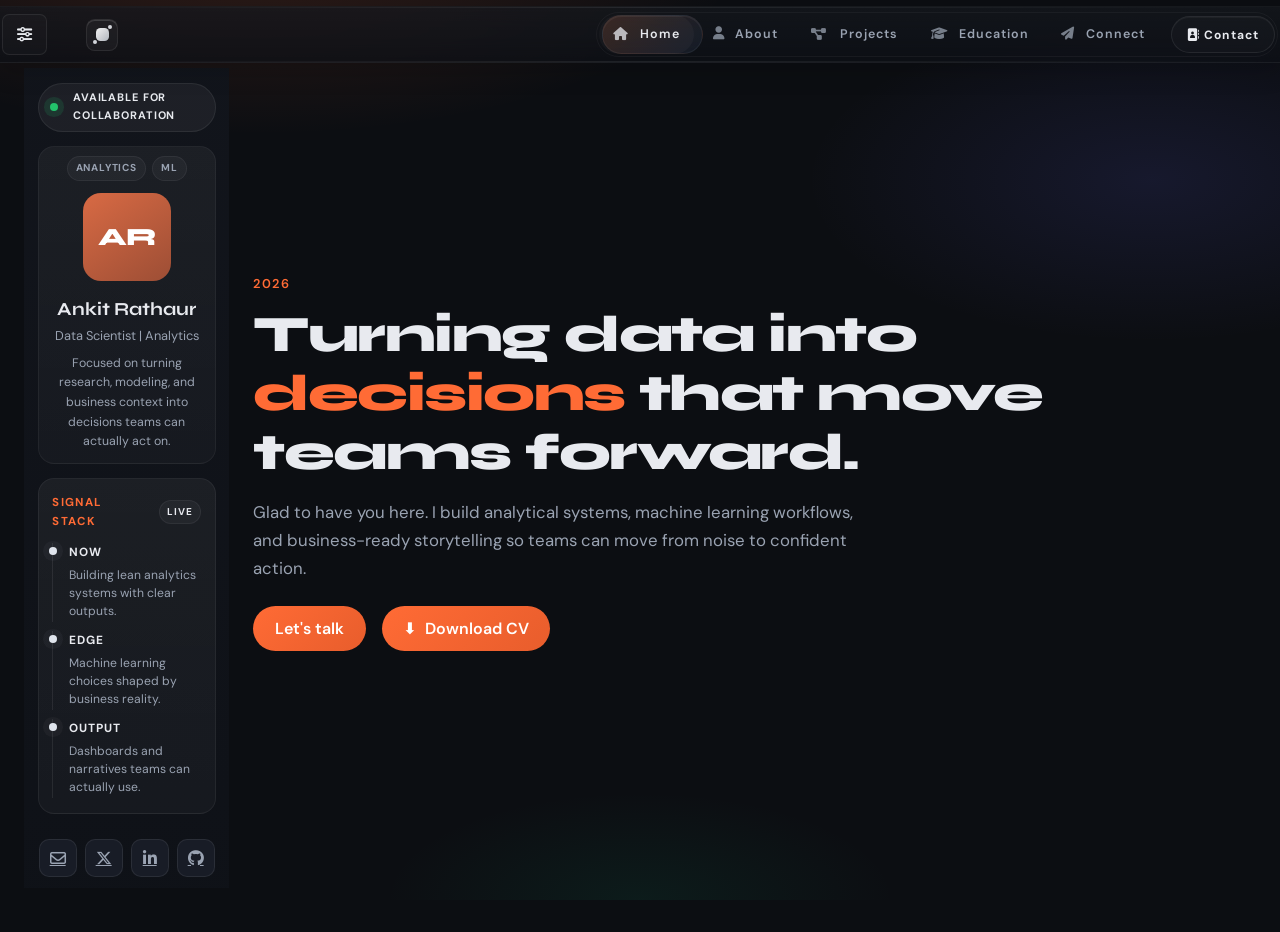
==== commit 5219b773: "Modify head" ====
--- a/index.html
+++ b/index.html
@@ -1,8 +1,15 @@
 <!DOCTYPE html>
-<html lang="en">
+<html lang="en" prefix="og: https://ogp.me/ns#">
 <head>
     <meta charset="UTF-8">
     <meta name="viewport" content="width=device-width, initial-scale=1.0">
+    <meta name="image" property="images\wdhweu56qm.jpg" />
+    <meta property="og:title" content="images\wdhweu56qm.jpg" />
+    <meta property="og:image" content="images\wdhweu56qm.jpg" />
+    <meta property="og:description" content="images\wdhweu56qm.jpg" />
+    <meta property="og:url" content="images\wdhweu56qm.jpg" />
+    <meta name="author" content="ankit-rathaur" />
+    <!-- HOME_SCREEN TITLE -->
     <title>My Home</title>
     <meta name="description" content="Portfolio of Ankit Rathaur - Data Scientist focused on analytics, ML, and visualization.">
 
@@ -303,7 +310,7 @@
                                 <div class="about-media">
                                     <div class="about-media__frame">
                                         <div class="about-media__glow" aria-hidden="true"></div>
-                                        <img class="about-media__img" src="images/laptop_image.jpg" alt="MacBook workspace setup" loading="lazy" width="1200" height="800">
+                                        <img class="about-media__img" src="images\wdhweu56qm.jpg" alt="MacBook workspace setup" loading="lazy" width="1200" height="800">
                                     </div>
                                 </div>
                             </div>
